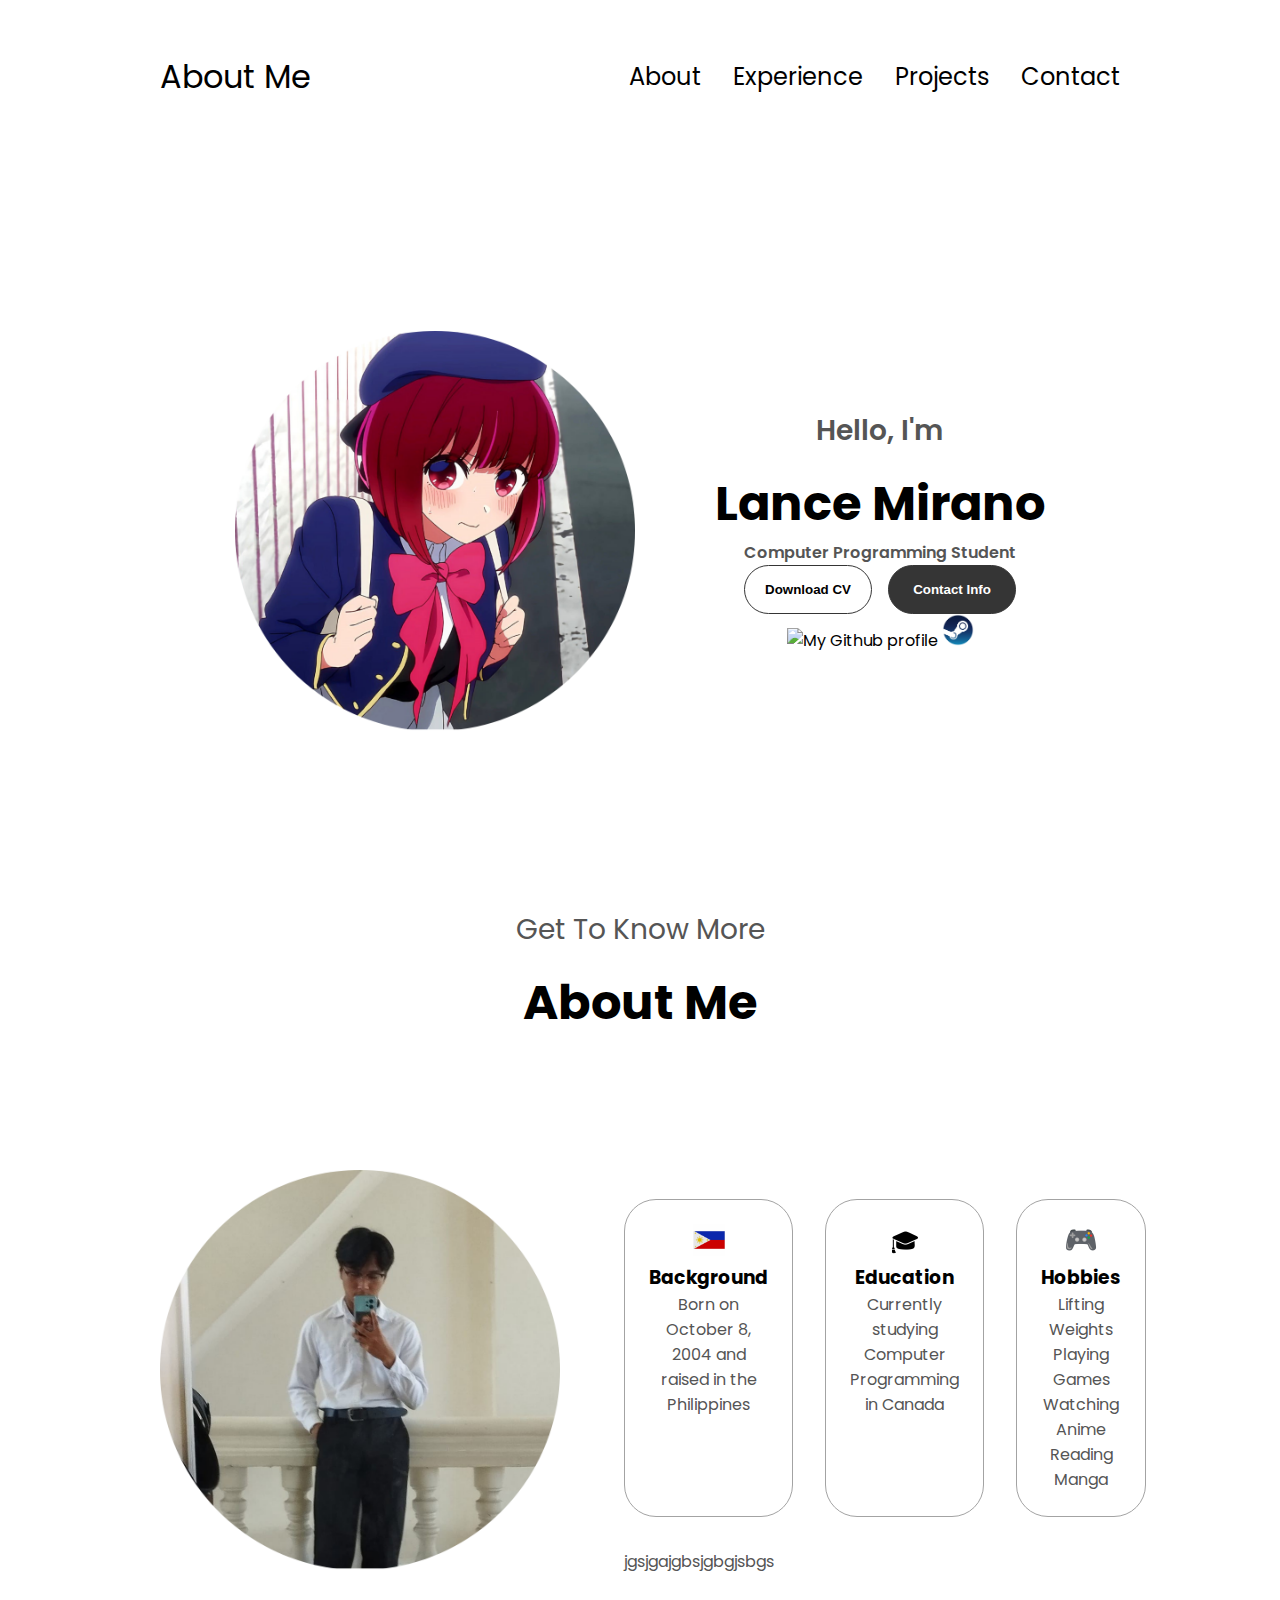
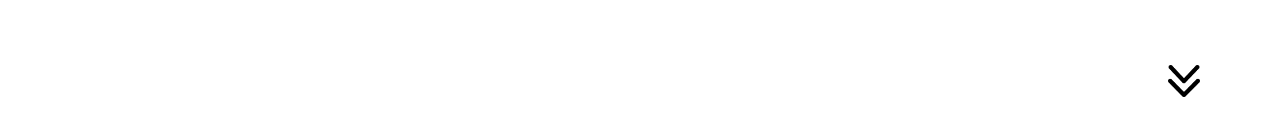
==== index.html @ 8ea1a9f7 "." ====
<!DOCTYPE html>
<html>

<head>
    <meta charset="UTF-8" />
    <meta http-equiv="X-UA-Compatible" content="IE=edge" />
    <meta name="viewport" content="width=device-width, initial-scale=1.0" />
    <title>My Portfolio</title>
    <link rel="stylesheet" href="./style.css" />
    <link rel="stylesheet" href="mediaqueries.css" />
</head>

<body>
    <nav id="desktop-nav">
        <div class="logo">About Me</div>
        <div>
            <ul class="nav-links">
                <li><a href="#about">About</a></li>
                <li><a href="#experience">Experience</a></li>
                <li><a href="#projects">Projects</a></li>
                <li><a href="#contact">Contact</a></li>
            </ul>
        </div>
    </nav>
    <nav id="hamburger-nav">
        <div class="logo">Lance Mirano</div>
        <div class="hamburger-menu">
            <div class="hamburger-icon" onclick="toggleMenu()">
                <span></span>
                <span></span>
                <span></span>
            </div>
            <div class="menu-links">
                <li><a href="#about" onclick="toggleMenu()"></a>Aboout</a></li>
                <li><a href="#experience" onclick="toggleMenu()"></a>Experience</a></li>
                <li><a href="#projects" onclick="toggleMenu()"></a>Projects</a></li>
                <li><a href="#contact" onclick="toggleMenu()"></a>Contact</a></li>
            </div>
    </nav>
    <section id="profile">
        <div class="section__pic-container">
            <img src="./assets/kana1.png" alt="Lance Mirano profile picture" />
        </div>
        <div class="section__text">
            <p class="section__text__p1">Hello, I'm</p>
            <h1 class="title">Lance Mirano</h1>
            <p class="section__text__p2">Computer Programming Student</p>
            <div class="btn-container">
                <button class="btn btn-color-2" onclick="window.open('./assets/Affliation-of-Ruel-Mirano.pdf')">
                    Download CV
                </button>
                <button class="btn btn-color-1" onclick="location.href='./#contact'">
                    Contact Info
                </button>
            </div>
            <div id="socials-container">
                <img src="./assets/github.png" alt="My Github profile" class="icon"
                    onclick="location.href='https://github.com/kianaaxd'" />
                <img src="./assets/steam.png" alt="My Steam profile" class="icon"
                    onclick="location.href='https://steamcommunity.com/id/crontiusxd/'" />

            </div>
        </div>

    </section>
    <section id="about">
        <p class="section__text__p1">Get To Know More</p>
        <h1 class="title">About Me</h1>
        <div class="section-container">
            <div class="section__pic-container">
                <img src="./assets/lance.png" alt="Profile picture" class="about-pic" />
            </div>
            <div class="about-details-container">
                <div class="about-containers">
                    <div class="details-container">
                        <img src="./assets/flag.jpg" alt="Experience icon" class="icon" />
                        <h3>Background</h3>
                        <p> Born on October 8, 2004 and raised in the Philippines</p>
                    </div>
                    <div class="details-container">
                        <img src="./assets/cap.png" alt="Experience icon" class="icon" />
                        <h3>Education</h3>
                        <p>Currently studying<br>Computer Programming<br>in Canada</p>
                    </div>
                    <div class="details-container">
                        <img src="./assets/controller.png" alt="Experience icon" class="icon" />
                        <h3>Hobbies</h3>
                        <p>Lifting Weights<br>Playing Games<br>Watching Anime<br>Reading Manga</p>
                    </div>
                </div>
                <div class="text-container">
                    <p>jgsjgajgbsjgbgjsbgs</p>
                </div>
            </div>
        </div>
        <img src="assets/arrow.png" alt="Arrow icon" class="icon arrow" onclick="location.href='./#Experience'" />
    </section>
    <script src="script.js"></script>
</body>

</html>
---- style.css ----
/*GENERAL*/

@import url('https://fonts.googleapis.com/css2?family=Poppins:wght@300;400;500;600&display=swap');

* {
    margin: 0;
    padding: 0;
}

body {
    font-family: 'Poppins', sans-serif;
}

html {
    scroll-behavior: smooth;
}

p {
    color: rgb(85, 85, 85);
}

/*TRANSITION*/

a,
.btn {
    transition: all 300ms ease;
}

/*DESKTOP NAV*/

nav,
.nav-links {
    display: flex;
}

nav {
    justify-content: space-around;
    align-items: center;
    height: 17vh;
}

.nav-links {
    gap: 2rem;
    list-style: none;
    font-size: 1.5rem;
}

a {
    color: black;
    text-decoration: none;
    text-decoration-color: white;
}

a:hover {
    color: grey;
    text-decoration: underline;
    text-underline-offset: 1rem;
    text-decoration-color: rgb(181, 181, 181);
}

.logo {
    font-size: 2rem;
}

.logo:hover {
    cursor: default;
}

/*HAMBURGER MENU*/

#hamburger-nav {
    display: none;
}

.hamburger-menu {
    position: relative;
    display: inline-block;
}

.hamburger-icon {
    display: flex;
    flex-direction: column;
    justify-content: space-between;
    height: 24px;
    width: 30px;
    cursor: pointer;
}

.hamburger-icon span {
    width: 100%;
    height: 2px;
    background-color: black;
    transition: all 0.3 ease-in-out;
}

.menu-links {
    position: absolute;
    top: 100%;
    right: 0;
    background-color: white;
    width: fit-content;
    max-height: 0;
    overflow: hidden;
    transition: all 0.3 ease-in-out;
}

.menu-links a {
    display: block;
    padding: 10px;
    text-align: center;
    color: black;
    text-decoration: none;
    transition: all 0.3 ease-in-out;
}

.menu-links li {
    list-style: none;
}

.menu-links.open {
    max-height: 300px;
}

.hamburger-icon.open span:first-child {
    transform: rotate(45deg) translate(10px, 5px);
}

.hamburger-icon.open span:nth-child(2) {
    opacity: 0;
}

.hamburger-icon.open span:last-child {
    transform: rotate(-45deg) translate(10px, -5px);
}

.hamburger-icon span:first-child {
    transform: none;
}

.hamburger-icon span:first-child {
    transform: 1;
}

.hamburger-icon span:first-child {
    transform: none;
}

/*SECTIONS*/

section {
    padding-top: 4vh;
    height: 96vh;
    margin: 0 10rem;
    box-sizing: border-box;
    min-height: fit-content;
}

.section-container {
    display: flex;
}

/*PROFILE*/

#profile {
    display: flex;
    justify-content: center;
    gap: 5rem;
    height: 80vh;
}

.section__pic-container {
    display: flex;
    height: 400px;
    width: 400px;
    margin: auto 0;
}

.section__text {
    align-self: center;
    text-align: center;
}

.section__text p {
    font-weight: 600;
}

.section__text__p1 {
    text-align: center;
}

.section__text__p1 {
    font-size: 1.75rem;
    margin-bottom: 1rem;
}

.title {
    font-size: 3rem;
    text-align: center;
}

#social-container {
    display: flex;
    justify-content: center;
    margin-top: 1rem;
    gap: 1rem;
}

/*ICON*/

.icon {
    cursor: pointer;
    height: 2rem;
}

/*BUTTONS*/

.btn-container {
    display: flex;
    justify-content: center;
    gap: 1rem;
}

.btn {
    font-weight: 600;
    transition: all 300ms ease;
    padding: 1rem;
    width: 8rem;
    border-radius: 2rem;
}

.btn-color-1,
.btn-color-2 {
    border: rgb(53, 53, 53) 0.1rem solid;
}

.btn-color-1:hover,
.btn-color-2:hover {
    cursor: pointer;
}

.btn-color-1,
.btn-color-2:hover {
    background: rgb(53, 53, 53);
    color: white;
}

.btn-color-1:hover {
    background: rgb(0, 0, 0);
}

.btn-color-2 {
    background: none;
}

.btn-color-2:hover {
    border: rgb(255, 255, 255)0.1rem solid;
}

.btn-container {
    gap: 1rem;
}

/*ABOUT SECTION*/

#about {
    position: relative;
}

.about-containers {
    gap: 2rem;
    margin-bottom: 2rem;
    margin-top: 2rem;
}

.about-details-container {
    justify-content: center;
    flex-direction: column;
}

.about-containers,
.about-details-container {
    display: flex;
}

.about-pic {
    border-radius: 2rem;
}

.arrow {
    position: absolute;
    right: -5rem;
    bottom: 2.5rem;
}

.details-container {
    padding: 1.5rem;
    flex: 1;
    background: white;
    border-radius: 2rem;
    border: rgb(53, 53, 53)0.1rem solid;
    border-color: rgb(163, 163, 163);
    text-align: center;
}

.section-container {
    gap: 4rem;
    height: 80%;
}

.section__pic-container {
    height: 400px;
    width: 400px;
    margin: auto 0;
}
---- mediaqueries.css ----
@media screen and (max-width: 1200px) {
    #desktop-nav {
        display: none;
    }

    #hamburger-nav {
        display: flex;
    }
}
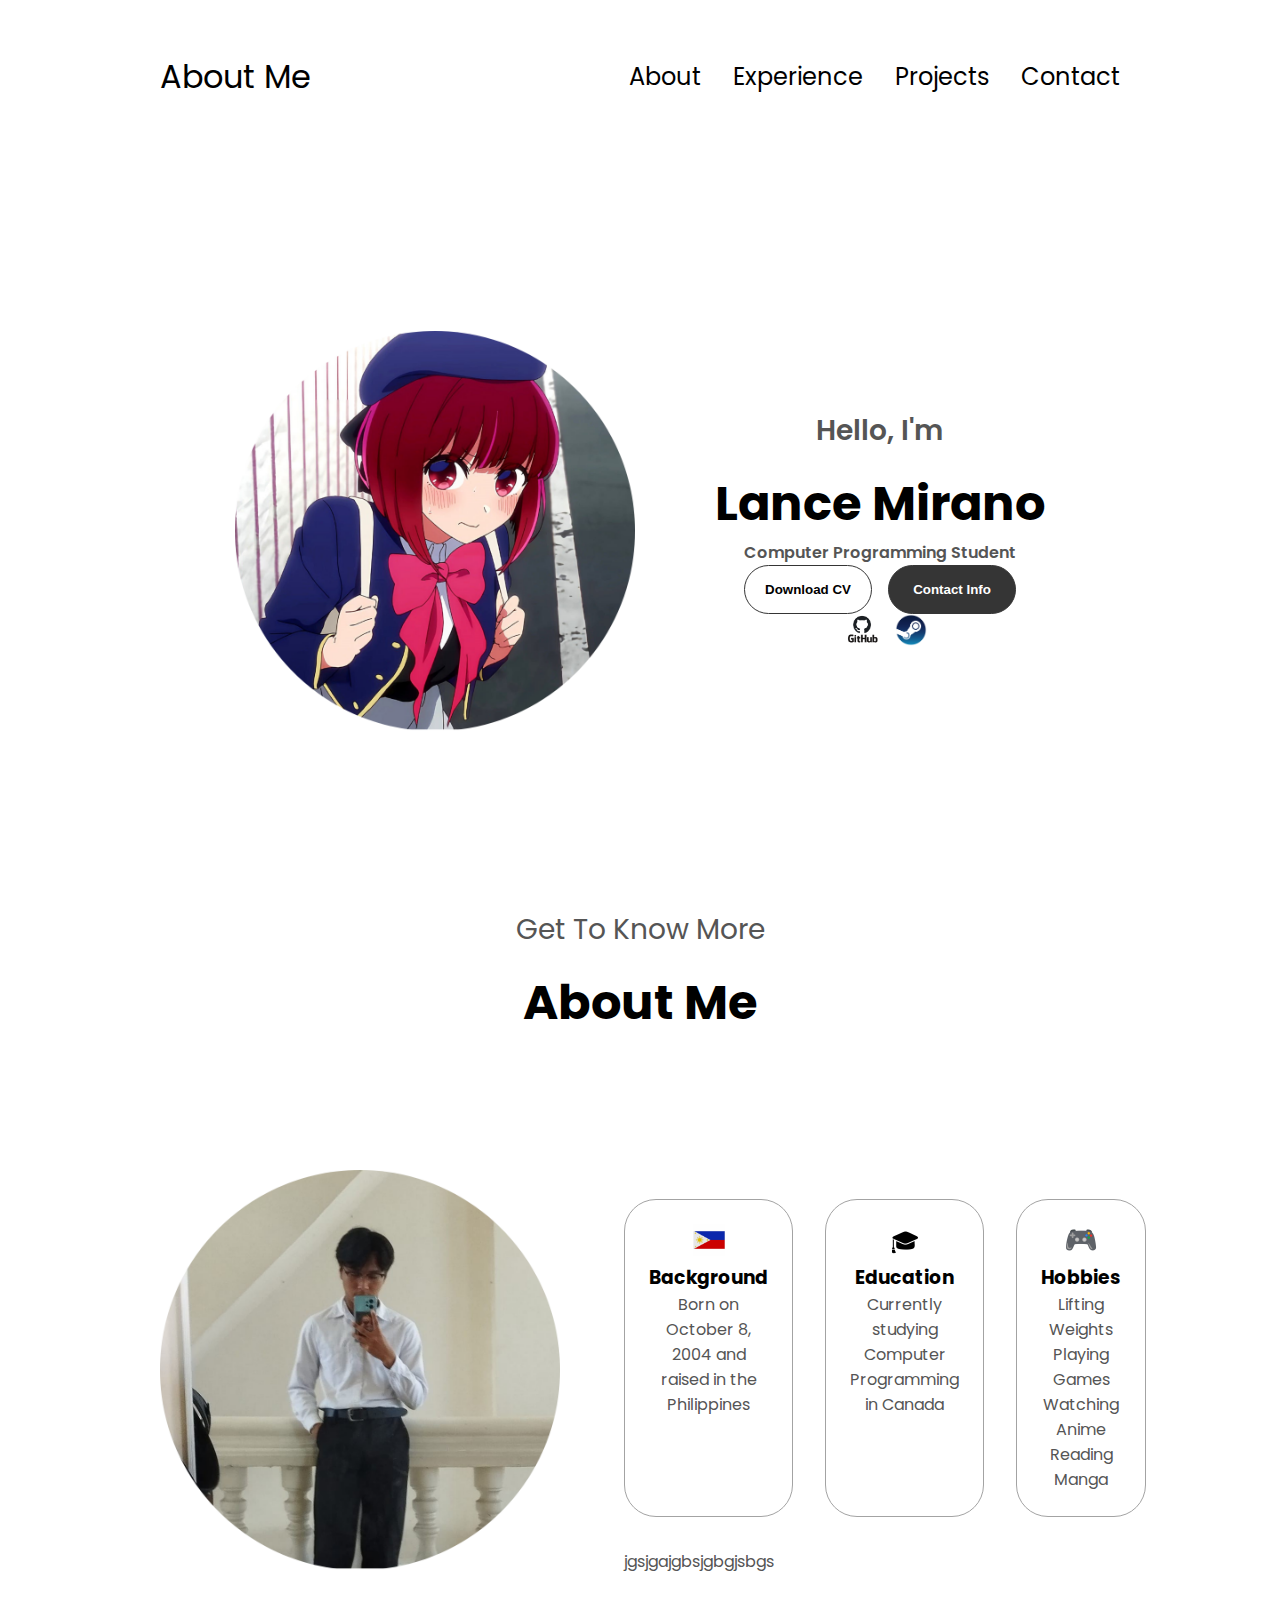
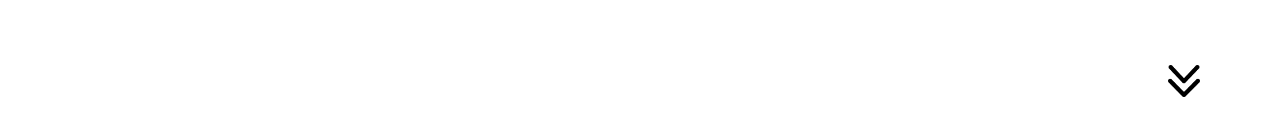
==== commit 506c3bdc: "." ====
--- a/index.html
+++ b/index.html
@@ -54,7 +54,7 @@
                 </button>
             </div>
             <div id="socials-container">
-                <img src="./assets/github.png" alt="My Github profile" class="icon"
+                <img src="./assets/GitHub.png" alt="My Github profile" class="icon"
                     onclick="location.href='https://github.com/kianaaxd'" />
                 <img src="./assets/steam.png" alt="My Steam profile" class="icon"
                     onclick="location.href='https://steamcommunity.com/id/crontiusxd/'" />
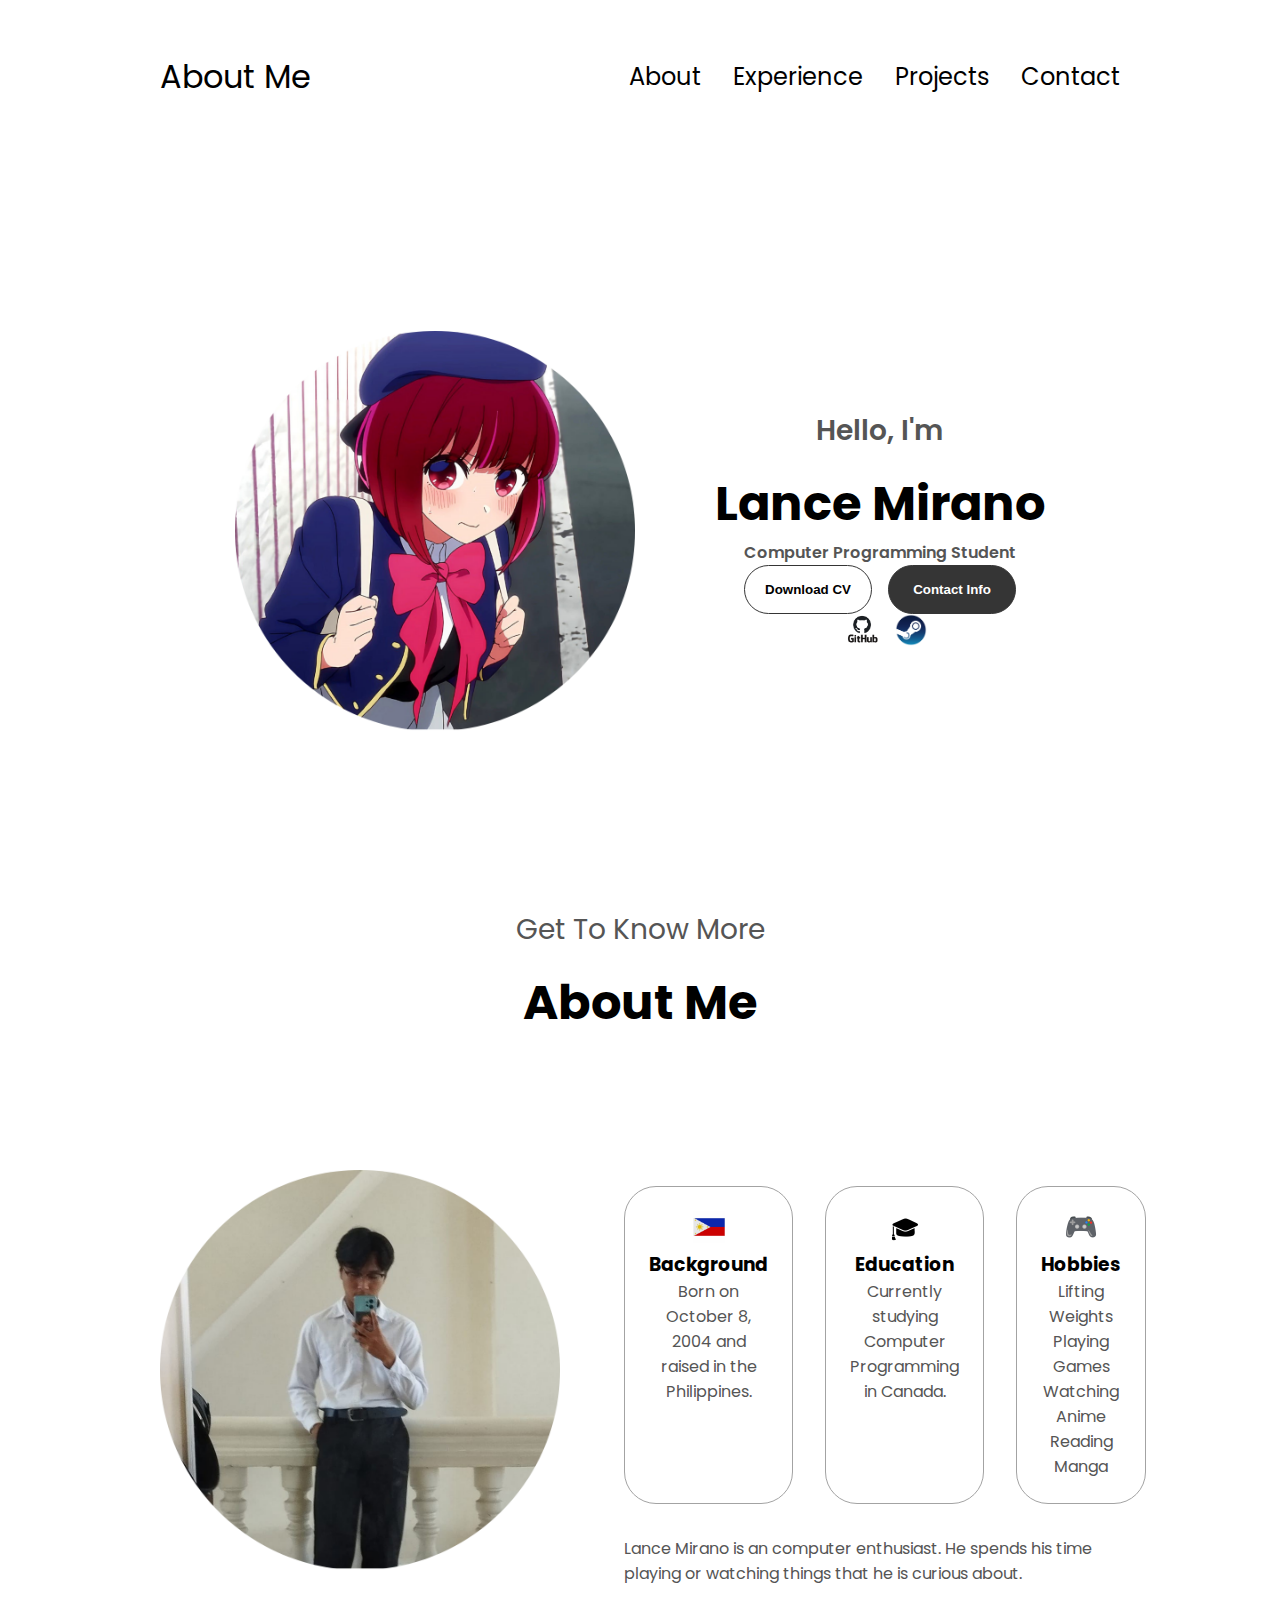
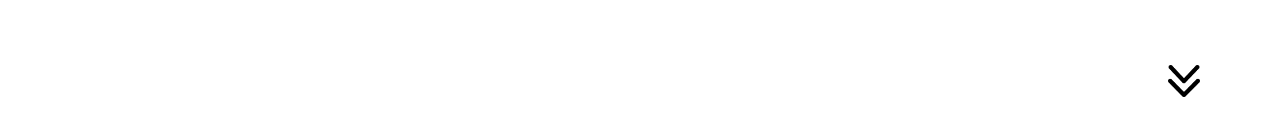
==== commit 103dd931: "." ====
--- a/index.html
+++ b/index.html
@@ -75,12 +75,12 @@
                     <div class="details-container">
                         <img src="./assets/flag.jpg" alt="Experience icon" class="icon" />
                         <h3>Background</h3>
-                        <p> Born on October 8, 2004 and raised in the Philippines</p>
+                        <p> Born on October 8, 2004 and raised in the Philippines.</p>
                     </div>
                     <div class="details-container">
                         <img src="./assets/cap.png" alt="Experience icon" class="icon" />
                         <h3>Education</h3>
-                        <p>Currently studying<br>Computer Programming<br>in Canada</p>
+                        <p>Currently studying<br>Computer Programming<br>in Canada.</p>
                     </div>
                     <div class="details-container">
                         <img src="./assets/controller.png" alt="Experience icon" class="icon" />
@@ -89,7 +89,8 @@
                     </div>
                 </div>
                 <div class="text-container">
-                    <p>jgsjgajgbsjgbgjsbgs</p>
+                    <p>Lance Mirano is an computer enthusiast. He spends his time playing or watching things that he is
+                        curious about.</p>
                 </div>
             </div>
         </div>
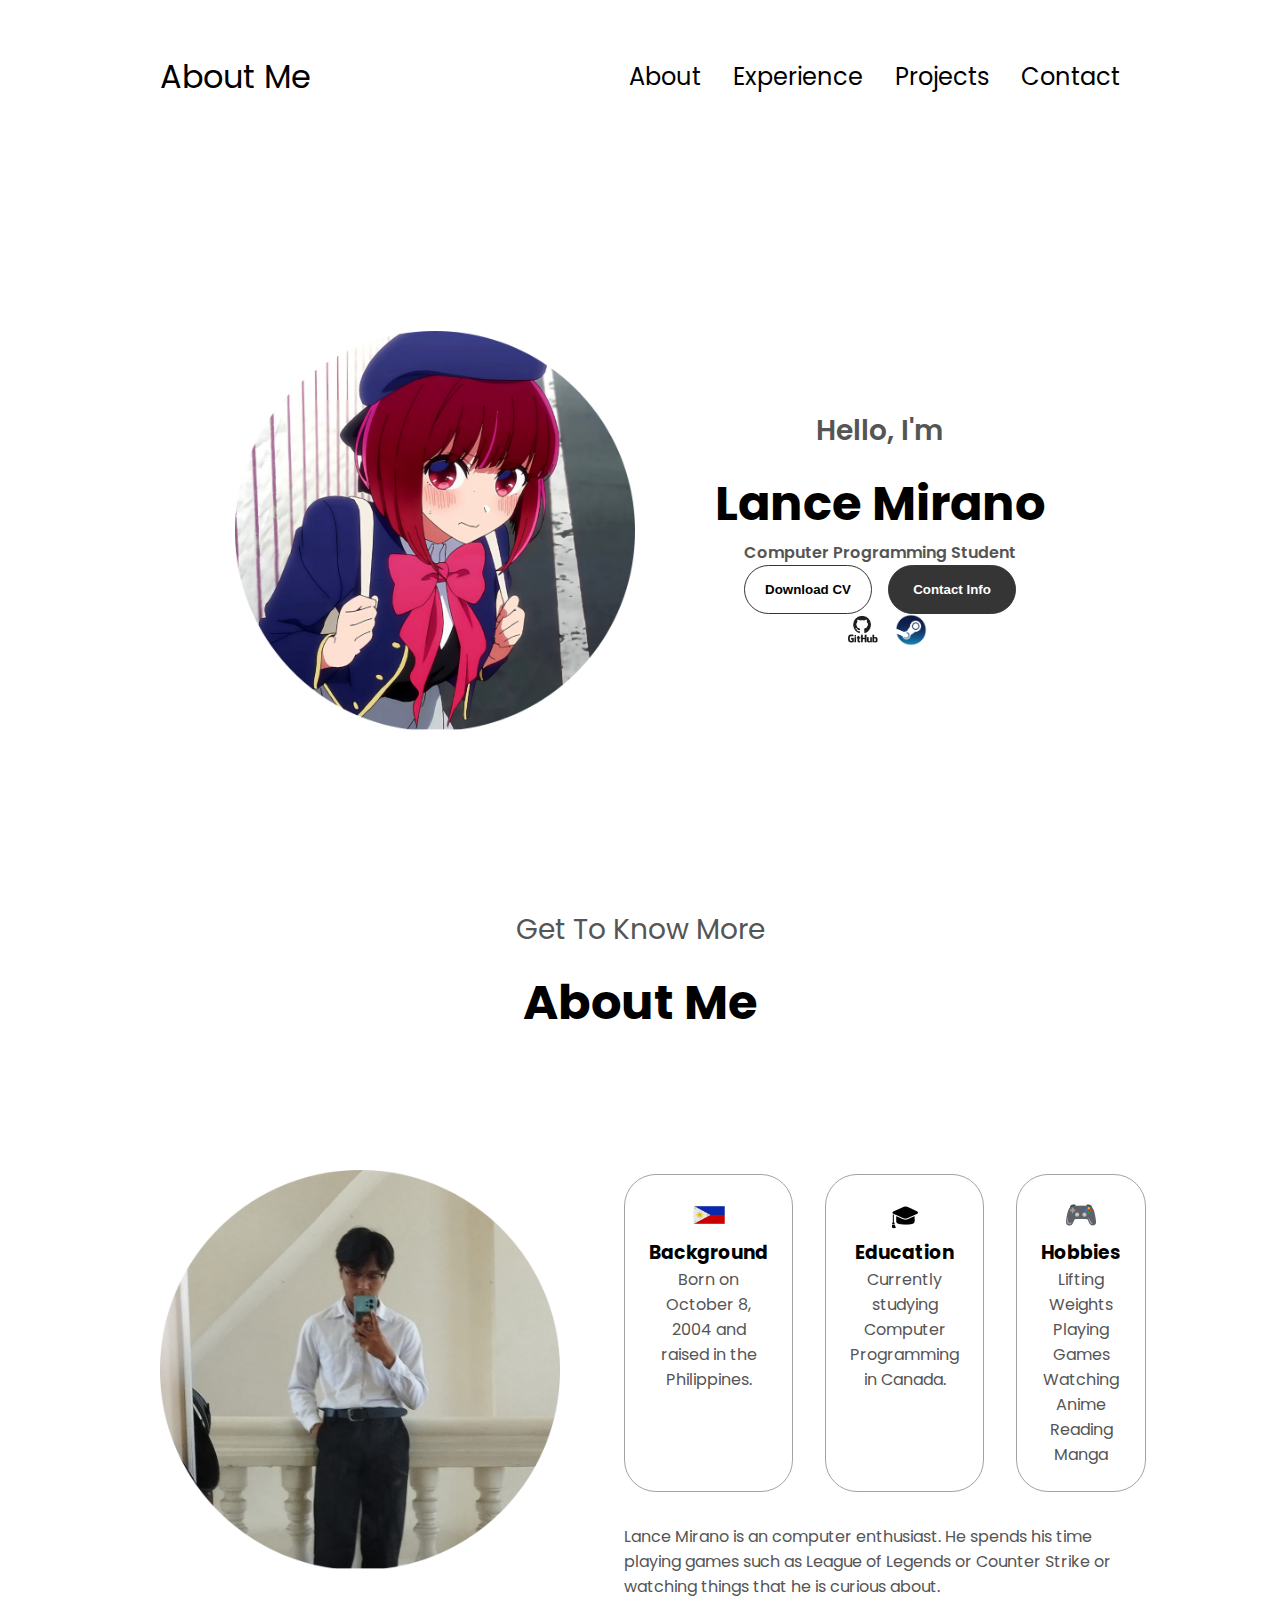
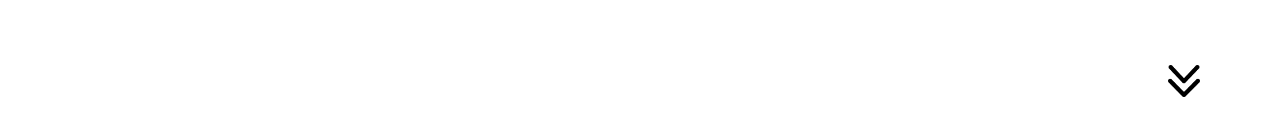
==== commit a4d821c8: "." ====
--- a/index.html
+++ b/index.html
@@ -89,7 +89,8 @@
                     </div>
                 </div>
                 <div class="text-container">
-                    <p>Lance Mirano is an computer enthusiast. He spends his time playing or watching things that he is
+                    <p>Lance Mirano is an computer enthusiast. He spends his time playing games such as League of
+                        Legends or Counter Strike or watching things that he is
                         curious about.</p>
                 </div>
             </div>
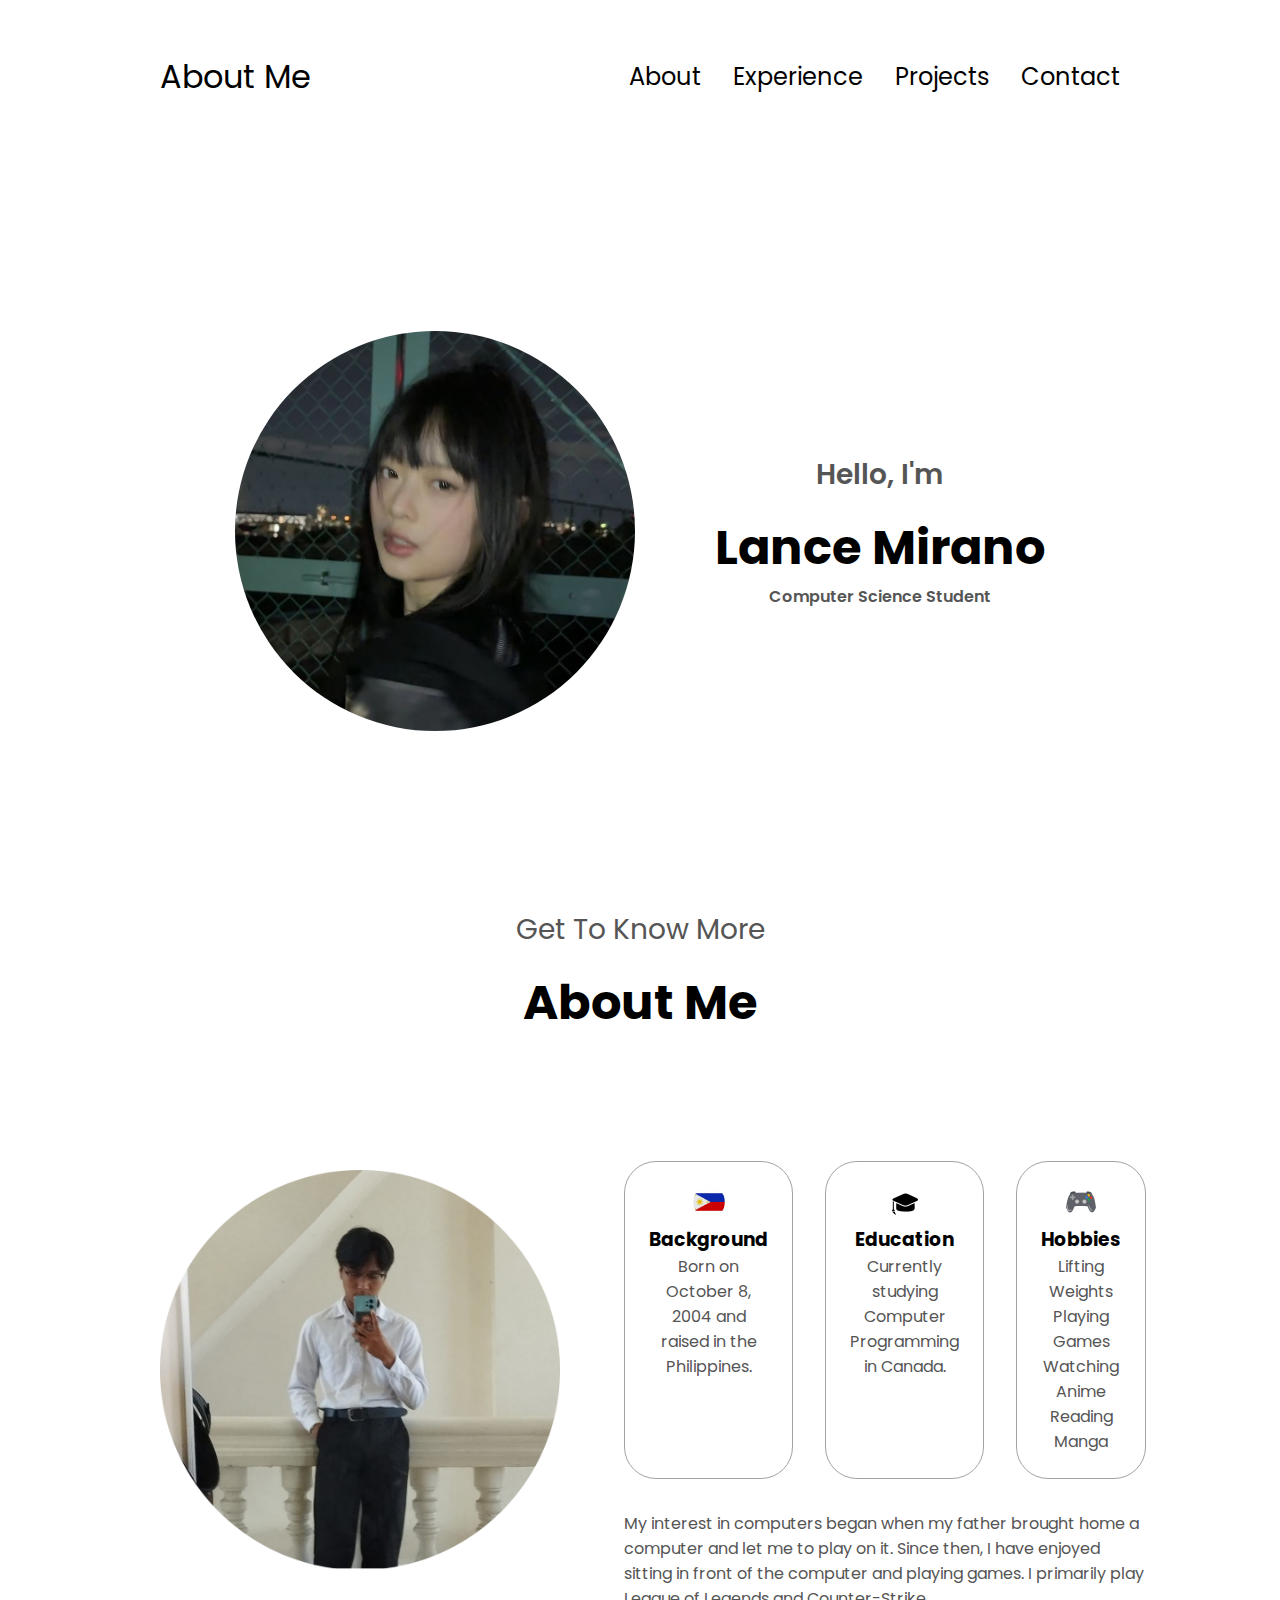
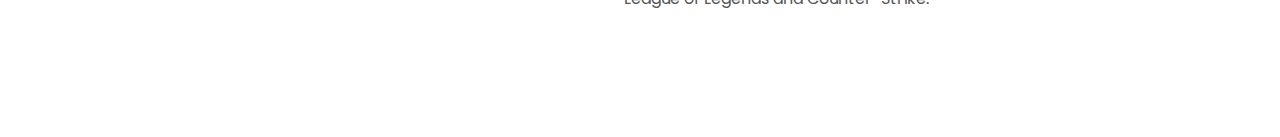
==== commit 0f4424ee: "." ====
--- a/index.html
+++ b/index.html
@@ -31,33 +31,21 @@
                 <span></span>
             </div>
             <div class="menu-links">
-                <li><a href="#about" onclick="toggleMenu()"></a>Aboout</a></li>
-                <li><a href="#experience" onclick="toggleMenu()"></a>Experience</a></li>
-                <li><a href="#projects" onclick="toggleMenu()"></a>Projects</a></li>
-                <li><a href="#contact" onclick="toggleMenu()"></a>Contact</a></li>
+                <li><a href="#about" onclick="toggleMenu()">Aboout</a></li>
+                <li><a href="#experience" onclick="toggleMenu()">Experience</a></li>
+                <li><a href="#projects" onclick="toggleMenu()">Projects</a></li>
+                <li><a href="#contact" onclick="toggleMenu()">Contact</a></li>
             </div>
     </nav>
     <section id="profile">
         <div class="section__pic-container">
-            <img src="./assets/kana1.png" alt="Lance Mirano profile picture" />
+            <img src="./assets/kana2.jpg" alt="Lance Mirano profile picture" />
         </div>
         <div class="section__text">
             <p class="section__text__p1">Hello, I'm</p>
             <h1 class="title">Lance Mirano</h1>
-            <p class="section__text__p2">Computer Programming Student</p>
-            <div class="btn-container">
-                <button class="btn btn-color-2" onclick="window.open('./assets/Affliation-of-Ruel-Mirano.pdf')">
-                    Download CV
-                </button>
-                <button class="btn btn-color-1" onclick="location.href='./#contact'">
-                    Contact Info
-                </button>
-            </div>
-            <div id="socials-container">
-                <img src="./assets/GitHub.png" alt="My Github profile" class="icon"
-                    onclick="location.href='https://github.com/kianaaxd'" />
-                <img src="./assets/steam.png" alt="My Steam profile" class="icon"
-                    onclick="location.href='https://steamcommunity.com/id/crontiusxd/'" />
+            <p class="section__text__p2">Computer Science Student</p>
+
 
             </div>
         </div>
@@ -89,13 +77,11 @@
                     </div>
                 </div>
                 <div class="text-container">
-                    <p>Lance Mirano is an computer enthusiast. He spends his time playing games such as League of
-                        Legends or Counter Strike or watching things that he is
-                        curious about.</p>
+                    <p>My interest in computers began when my father brought home a computer and let me to play on it. Since then, I have enjoyed sitting in front of the computer and playing games. I primarily play League of Legends and Counter-Strike.</p>
                 </div>
             </div>
         </div>
-        <img src="assets/arrow.png" alt="Arrow icon" class="icon arrow" onclick="location.href='./#Experience'" />
+ 
     </section>
     <script src="script.js"></script>
 </body>
--- a/style.css
+++ b/style.css
@@ -198,12 +198,7 @@
     text-align: center;
 }
 
-#social-container {
-    display: flex;
-    justify-content: center;
-    margin-top: 1rem;
-    gap: 1rem;
-}
+
 
 /*ICON*/
 
@@ -211,6 +206,10 @@
     cursor: pointer;
     height: 2rem;
 }
+
+img {
+    border-radius: 50%;
+  }
 
 /*BUTTONS*/
 
